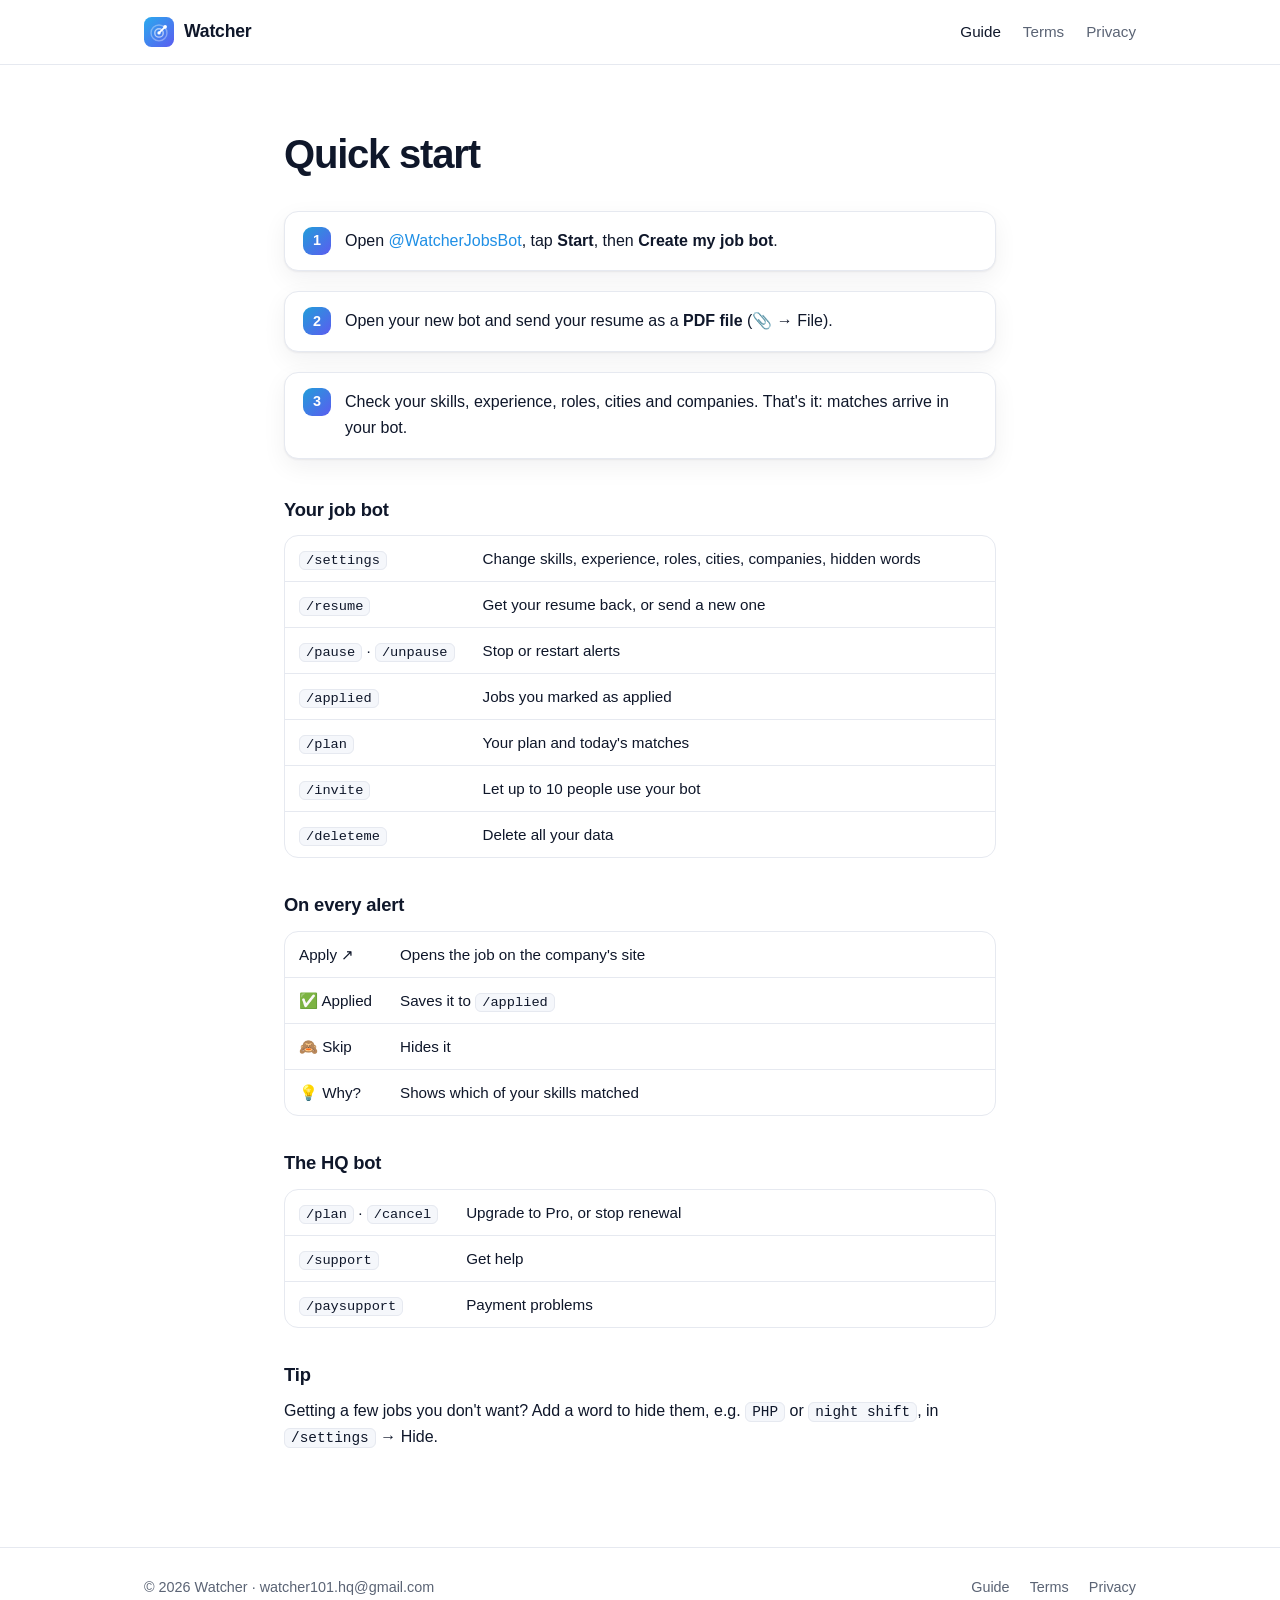
==== guide/index.html @ 30a17890 "Create index.html" ====
<!DOCTYPE html>
<html lang="en">
<head>
<meta charset="utf-8">
<meta name="viewport" content="width=device-width, initial-scale=1">
<title>Quick start · Watcher</title>
<link rel="icon" href="../logo.svg" type="image/svg+xml">
<link rel="stylesheet" href="../style.css">
</head>
<body>
<header class="top"><div class="wrap">
  <a class="brand" href="../"><img src="../logo.svg" alt="">Watcher</a>
  <nav><a href="../guide/" aria-current="page">Guide</a><a href="../terms/">Terms</a><a href="../privacy/">Privacy</a></nav>
</div></header>

<main class="doc guide">
  <h1>Quick start</h1>

  <ol class="steps">
    <li>Open <a href="https://t.me/WatcherJobsBot?start=guide">@WatcherJobsBot</a>, tap <b>Start</b>, then
      <b>Create my job bot</b>.</li>
    <li>Open your new bot and send your resume as a <b>PDF file</b> (📎 → File).</li>
    <li>Check your skills, experience, roles, cities and companies. That's it: matches arrive in your bot.</li>
  </ol>

  <h2>Your job bot</h2>
  <table class="cmds">
    <tr><td><code>/settings</code></td><td>Change skills, experience, roles, cities, companies, hidden words</td></tr>
    <tr><td><code>/resume</code></td><td>Get your resume back, or send a new one</td></tr>
    <tr><td><code>/pause</code> · <code>/unpause</code></td><td>Stop or restart alerts</td></tr>
    <tr><td><code>/applied</code></td><td>Jobs you marked as applied</td></tr>
    <tr><td><code>/plan</code></td><td>Your plan and today's matches</td></tr>
    <tr><td><code>/invite</code></td><td>Let up to 10 people use your bot</td></tr>
    <tr><td><code>/deleteme</code></td><td>Delete all your data</td></tr>
  </table>

  <h2>On every alert</h2>
  <table class="cmds">
    <tr><td>Apply ↗</td><td>Opens the job on the company's site</td></tr>
    <tr><td>✅ Applied</td><td>Saves it to <code>/applied</code></td></tr>
    <tr><td>🙈 Skip</td><td>Hides it</td></tr>
    <tr><td>💡 Why?</td><td>Shows which of your skills matched</td></tr>
  </table>

  <h2>The HQ bot</h2>
  <table class="cmds">
    <tr><td><code>/plan</code> · <code>/cancel</code></td><td>Upgrade to Pro, or stop renewal</td></tr>
    <tr><td><code>/support</code></td><td>Get help</td></tr>
    <tr><td><code>/paysupport</code></td><td>Payment problems</td></tr>
  </table>

  <h2>Tip</h2>
  <p>Getting a few jobs you don't want? Add a word to hide them, e.g. <code>PHP</code> or <code>night shift</code>,
    in <code>/settings</code> → Hide.</p>
</main>

<footer class="site"><div class="wrap">
  <span>© 2026 Watcher · <a href="mailto:watcher101.hq@gmail.com">watcher101.hq@gmail.com</a></span>
  <nav><a href="../guide/">Guide</a><a href="../terms/">Terms</a><a href="../privacy/">Privacy</a></nav>
</div></footer>
</body>
</html>
---- style.css ----
/* Watcher website. No external fonts, scripts or trackers. */
:root {
  --bg: #ffffff;
  --bg-soft: #f5f7fb;
  --card: #ffffff;
  --text: #0f172a;
  --muted: #5b6475;
  --line: #e6e9f0;
  --accent: #1f8fe5;
  --accent-2: #5b5cf0;
  --ok: #16a34a;
  --shadow: 0 1px 2px rgba(15, 23, 42, .06), 0 8px 24px rgba(15, 23, 42, .06);
  --radius: 16px;
}
@media (prefers-color-scheme: dark) {
  :root {
    --bg: #0b1220;
    --bg-soft: #0f1829;
    --card: #121c30;
    --text: #e8edf5;
    --muted: #9aa4b6;
    --line: #1e2a40;
    --accent: #4fb3f6;
    --accent-2: #8b8cff;
    --ok: #4ade80;
    --shadow: 0 1px 2px rgba(0, 0, 0, .3), 0 8px 24px rgba(0, 0, 0, .25);
  }
}

* { box-sizing: border-box; }
html { -webkit-text-size-adjust: 100%; }
body {
  margin: 0;
  background: var(--bg);
  color: var(--text);
  font: 16px/1.65 ui-sans-serif, -apple-system, BlinkMacSystemFont, "Segoe UI", Roboto, "Helvetica Neue", Arial, sans-serif;
  -webkit-font-smoothing: antialiased;
}
a { color: var(--accent); text-decoration: none; }
a:hover { text-decoration: underline; }
.wrap { max-width: 1040px; margin: 0 auto; padding: 0 24px; }

/* Header */
.top {
  position: sticky; top: 0; z-index: 10;
  background: color-mix(in srgb, var(--bg) 82%, transparent);
  backdrop-filter: saturate(180%) blur(12px);
  -webkit-backdrop-filter: saturate(180%) blur(12px);
  border-bottom: 1px solid var(--line);
}
.top .wrap { display: flex; align-items: center; gap: 24px; height: 64px; }
.brand { display: flex; align-items: center; gap: 10px; font-weight: 700; font-size: 1.1rem; color: var(--text); letter-spacing: -.01em; }
.brand:hover { text-decoration: none; }
.brand img { width: 30px; height: 30px; }
.top nav { margin-left: auto; display: flex; gap: 22px; font-size: .95rem; }
.top nav a { color: var(--muted); font-weight: 500; }
.top nav a:hover, .top nav a[aria-current] { color: var(--text); text-decoration: none; }
.top nav { align-items: center; }

/* Buttons */
.btn {
  display: inline-flex; align-items: center; gap: 10px;
  padding: 14px 22px; border-radius: 12px; font-weight: 600; font-size: 1rem;
  color: #fff; background: linear-gradient(90deg, #229ED9, var(--accent-2));
  box-shadow: 0 6px 20px color-mix(in srgb, #229ED9 35%, transparent);
  transition: transform .15s ease, box-shadow .15s ease;
}
.btn:hover { text-decoration: none; transform: translateY(-1px); box-shadow: 0 10px 28px color-mix(in srgb, #229ED9 45%, transparent); }
.btn .tg { width: 20px; height: 20px; }
.top nav a.btn-sm, .top nav a.btn-sm:hover { color: #fff; padding: 8px 14px; font-size: .9rem; border-radius: 10px; box-shadow: none; }
.cta { display: flex; flex-wrap: wrap; align-items: center; gap: 12px 18px; margin-top: 28px; }
.cta-note { color: var(--muted); font-size: .9rem; }

/* Hero */
.hero {
  position: relative; overflow: hidden;
  padding: 88px 0 72px;
  background:
    radial-gradient(900px 420px at 85% -10%, color-mix(in srgb, var(--accent-2) 22%, transparent), transparent 70%),
    radial-gradient(700px 380px at 0% 0%, color-mix(in srgb, var(--accent) 20%, transparent), transparent 70%);
}
.hero .wrap { display: grid; grid-template-columns: 1.1fr .9fr; gap: 56px; align-items: center; }
.eyebrow {
  display: inline-flex; align-items: center; gap: 8px;
  font-size: .82rem; font-weight: 600; letter-spacing: .02em;
  color: var(--accent); background: color-mix(in srgb, var(--accent) 12%, transparent);
  padding: 6px 12px; border-radius: 999px;
}
.hero h1 { font-size: clamp(2.1rem, 4.6vw, 3.3rem); line-height: 1.1; letter-spacing: -.03em; margin: 18px 0 16px; }
.hero h1 span {
  background: linear-gradient(90deg, var(--accent), var(--accent-2));
  -webkit-background-clip: text; background-clip: text; color: transparent;
}
.hero p.sub { font-size: 1.15rem; color: var(--muted); max-width: 34ch; margin: 0; }

/* Telegram-style alert card (illustration) */
.phone {
  background: var(--card); border: 1px solid var(--line); border-radius: 22px;
  box-shadow: var(--shadow); padding: 18px; max-width: 380px; justify-self: end; width: 100%;
}
.chat-head { display: flex; align-items: center; gap: 10px; padding-bottom: 14px; border-bottom: 1px solid var(--line); }
.chat-head img { width: 36px; height: 36px; }
.chat-head b { display: block; font-size: .95rem; }
.chat-head small { color: var(--muted); font-size: .8rem; }
.bubble { margin-top: 14px; background: var(--bg-soft); border-radius: 14px 14px 14px 4px; padding: 14px 16px; }
.bubble .role { font-weight: 700; font-size: 1.02rem; }
.bubble .meta { color: var(--muted); font-size: .88rem; margin-top: 2px; }
.bubble .fit { margin-top: 10px; font-size: .88rem; }
.bubble .fit .yes { color: var(--ok); font-weight: 600; }
.btns { display: grid; grid-template-columns: 1fr 1fr; gap: 6px; margin-top: 8px; }
.btns span {
  text-align: center; font-size: .85rem; font-weight: 500; padding: 8px 6px; border-radius: 10px;
  background: color-mix(in srgb, var(--accent) 10%, var(--card)); color: var(--accent);
}

/* Sections */
section.block { padding: 72px 0; }
section.alt { background: var(--bg-soft); border-top: 1px solid var(--line); border-bottom: 1px solid var(--line); }
h2.title { font-size: clamp(1.5rem, 3vw, 2rem); letter-spacing: -.02em; margin: 0 0 8px; text-align: center; }
p.lede { color: var(--muted); text-align: center; margin: 0 auto 40px; max-width: 52ch; }
.grid3 { display: grid; grid-template-columns: repeat(3, 1fr); gap: 20px; }
.grid2 { display: grid; grid-template-columns: repeat(2, 1fr); gap: 20px; max-width: 760px; margin: 0 auto; }
.card {
  background: var(--card); border: 1px solid var(--line); border-radius: var(--radius);
  padding: 24px; box-shadow: var(--shadow);
}
.card .icon {
  width: 40px; height: 40px; border-radius: 12px; display: grid; place-items: center; font-size: 1.2rem;
  background: color-mix(in srgb, var(--accent) 12%, transparent); margin-bottom: 14px;
}
.card h3 { margin: 0 0 6px; font-size: 1.05rem; }
.card p { margin: 0; color: var(--muted); font-size: .95rem; }
.plan h3 { font-size: 1.15rem; }
.plan .tag { color: var(--muted); font-size: .9rem; margin-bottom: 14px; }
.plan ul { list-style: none; padding: 0; margin: 0; }
.plan li { padding: 7px 0 7px 28px; position: relative; font-size: .95rem; }
.plan li::before { content: "✓"; position: absolute; left: 0; color: var(--ok); font-weight: 700; }
.plan.pro { border: 1.5px solid color-mix(in srgb, var(--accent-2) 55%, var(--line)); position: relative; }
.plan.pro .badge {
  position: absolute; top: -12px; right: 20px; font-size: .75rem; font-weight: 700; color: #fff;
  background: linear-gradient(90deg, var(--accent), var(--accent-2)); padding: 4px 10px; border-radius: 999px;
}

/* Legal pages */
.doc { max-width: 760px; margin: 0 auto; padding: 56px 24px 24px; }
.doc h1 { font-size: clamp(1.9rem, 4vw, 2.5rem); letter-spacing: -.03em; margin: 0 0 10px; }
.summary {
  margin: 28px 0 8px; padding: 20px 22px; border-radius: var(--radius);
  background: linear-gradient(135deg, color-mix(in srgb, var(--accent) 10%, var(--card)), color-mix(in srgb, var(--accent-2) 10%, var(--card)));
  border: 1px solid var(--line);
}
.summary b { display: block; margin-bottom: 4px; }
.doc .summary p { margin: 0; }
.doc { counter-reset: sec; }
.doc h2 { counter-increment: sec; font-size: 1.15rem; margin: 36px 0 8px; letter-spacing: -.01em; display: flex; gap: 12px; align-items: baseline; }
.doc h2::before {
  content: counter(sec); flex: none; font-size: .8rem; font-weight: 700; color: var(--accent);
  width: 26px; height: 26px; border-radius: 8px; display: inline-grid; place-items: center;
  background: color-mix(in srgb, var(--accent) 12%, transparent); transform: translateY(-2px);
}
.doc p, .doc ul { margin: 6px 0 0 38px; color: var(--text); }
.doc ul { padding-left: 18px; }
.doc li { margin: 4px 0; }
.doc .muted { color: var(--muted); }
code {
  font: .9em ui-monospace, SFMono-Regular, Menlo, Consolas, monospace;
  background: var(--bg-soft); border: 1px solid var(--line); border-radius: 6px; padding: 1px 6px;
}

/* Guide */
.steps { list-style: none; counter-reset: st; padding: 0; margin: 20px 0 0; display: grid; gap: 12px; }
.steps li {
  counter-increment: st; position: relative; padding: 16px 18px 16px 60px;
  background: var(--card); border: 1px solid var(--line); border-radius: 14px; box-shadow: var(--shadow);
}
.steps li::before {
  content: counter(st); position: absolute; left: 18px; top: 15px; width: 28px; height: 28px; border-radius: 9px;
  display: grid; place-items: center; font-weight: 700; font-size: .9rem; color: #fff;
  background: linear-gradient(135deg, #229ED9, var(--accent-2));
}
.doc .steps { margin-left: 0; }
.cmds { width: 100%; border-collapse: separate; border-spacing: 0; margin: 10px 0 0; font-size: .95rem;
  border: 1px solid var(--line); border-radius: 14px; overflow: hidden; background: var(--card); }
.cmds td { padding: 10px 14px; border-top: 1px solid var(--line); vertical-align: top; }
.cmds tr:first-child td { border-top: 0; }
.cmds td:first-child { white-space: nowrap; width: 1%; }
.doc h3 { margin: 22px 0 0; font-size: 1rem; color: var(--muted); font-weight: 600; }
.doc .cmds, .doc h3 { margin-left: 38px; width: calc(100% - 38px); }

.guide h2 { display: block; margin-top: 32px; }
.guide h2::before { content: none; }
.guide p, .guide .cmds { margin-left: 0; width: 100%; }

/* Footer */
footer.site { border-top: 1px solid var(--line); margin-top: 72px; }
footer.site .wrap { display: flex; flex-wrap: wrap; gap: 12px 24px; align-items: center; padding-top: 28px; padding-bottom: 36px; font-size: .9rem; color: var(--muted); }
footer.site nav { display: flex; gap: 20px; margin-left: auto; }
footer.site a { color: var(--muted); }
footer.site a:hover { color: var(--text); }
section.block + footer.site { margin-top: 0; }

/* Small screens */
@media (max-width: 820px) {
  .hero { padding: 56px 0 48px; }
  .hero .wrap { grid-template-columns: 1fr; gap: 36px; }
  .phone { justify-self: start; }
  .grid3, .grid2 { grid-template-columns: 1fr; }
  section.block { padding: 56px 0; }
  .top nav { gap: 16px; }
  .top nav a.btn-sm { display: none; }
  .doc { padding-top: 40px; }
  .doc p, .doc ul { margin-left: 0; }
  .doc .cmds, .doc h3 { margin-left: 0; width: 100%; }
  footer.site nav { margin-left: 0; }
}
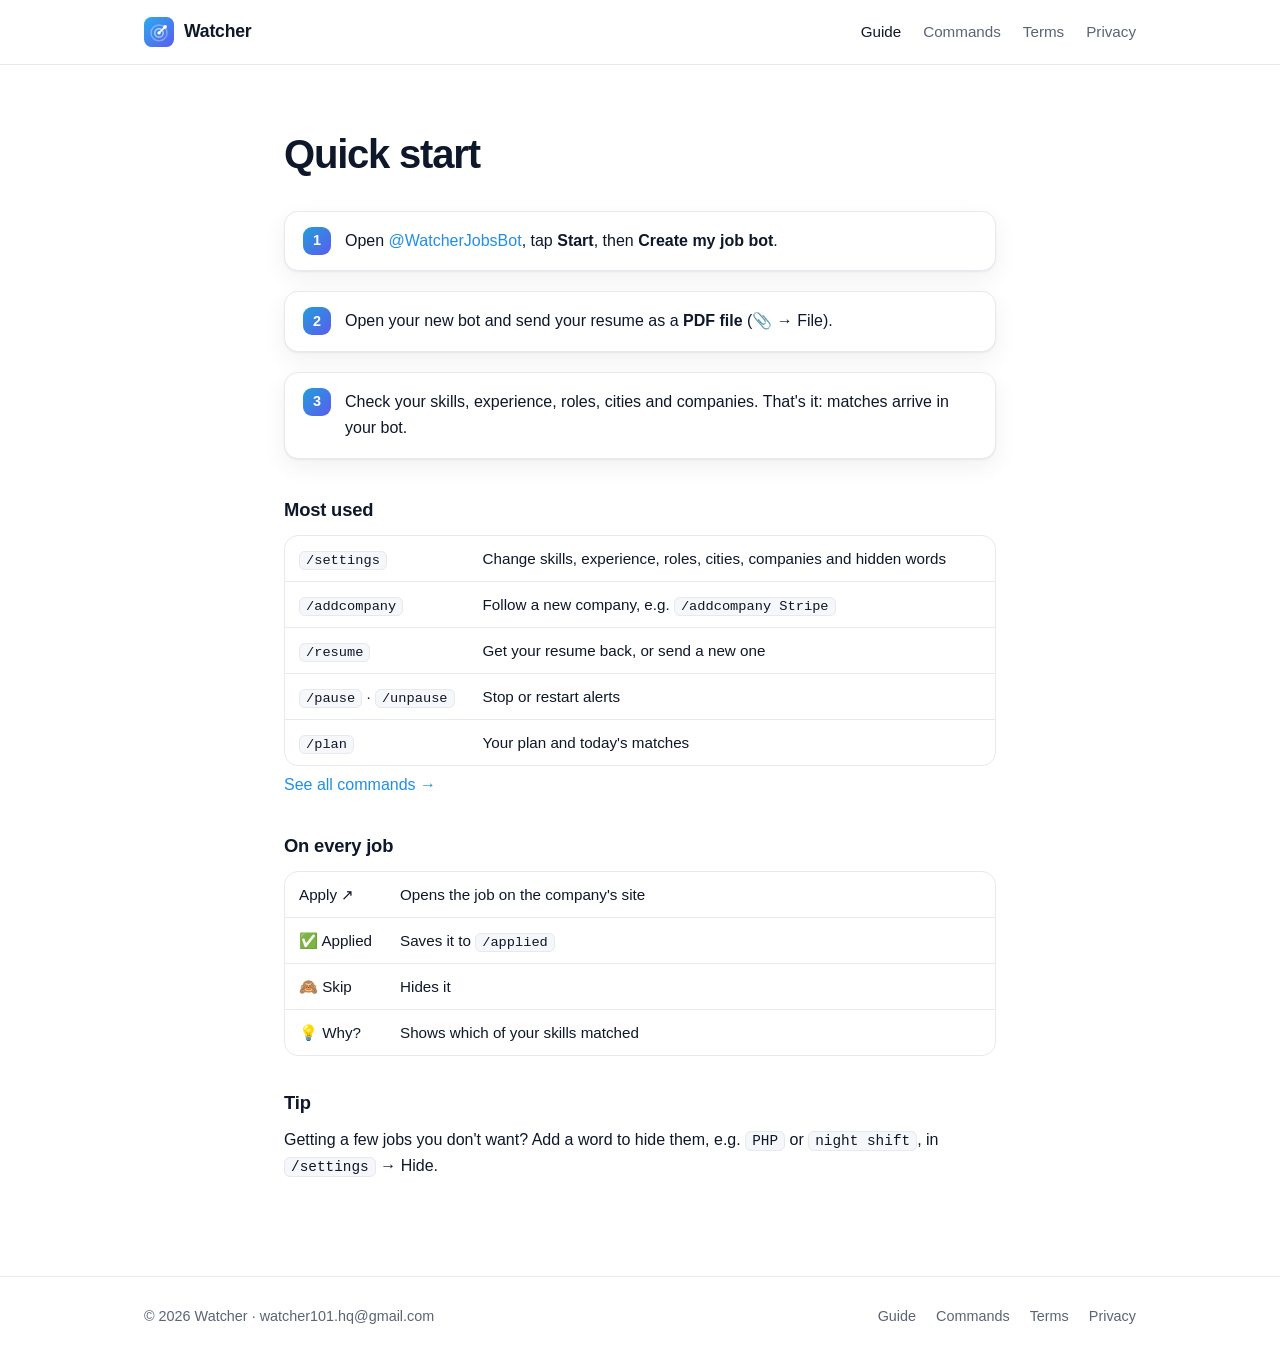
==== commit 0888eeba: "Update index.html" ====
--- a/guide/index.html
+++ b/guide/index.html
@@ -10,7 +10,7 @@
 <body>
 <header class="top"><div class="wrap">
   <a class="brand" href="../"><img src="../logo.svg" alt="">Watcher</a>
-  <nav><a href="../guide/" aria-current="page">Guide</a><a href="../terms/">Terms</a><a href="../privacy/">Privacy</a></nav>
+  <nav><a href="../guide/" aria-current="page">Guide</a><a href="../commands/">Commands</a><a href="../terms/">Terms</a><a href="../privacy/">Privacy</a></nav>
 </div></header>
 
 <main class="doc guide">
@@ -23,30 +23,22 @@
     <li>Check your skills, experience, roles, cities and companies. That's it: matches arrive in your bot.</li>
   </ol>
 
-  <h2>Your job bot</h2>
+  <h2>Most used</h2>
   <table class="cmds">
-    <tr><td><code>/settings</code></td><td>Change skills, experience, roles, cities, companies, hidden words</td></tr>
+    <tr><td><code>/settings</code></td><td>Change skills, experience, roles, cities, companies and hidden words</td></tr>
+    <tr><td><code>/addcompany</code></td><td>Follow a new company, e.g. <code>/addcompany Stripe</code></td></tr>
     <tr><td><code>/resume</code></td><td>Get your resume back, or send a new one</td></tr>
     <tr><td><code>/pause</code> · <code>/unpause</code></td><td>Stop or restart alerts</td></tr>
-    <tr><td><code>/applied</code></td><td>Jobs you marked as applied</td></tr>
     <tr><td><code>/plan</code></td><td>Your plan and today's matches</td></tr>
-    <tr><td><code>/invite</code></td><td>Let up to 10 people use your bot</td></tr>
-    <tr><td><code>/deleteme</code></td><td>Delete all your data</td></tr>
   </table>
+  <p><a href="../commands/">See all commands →</a></p>
 
-  <h2>On every alert</h2>
+  <h2>On every job</h2>
   <table class="cmds">
     <tr><td>Apply ↗</td><td>Opens the job on the company's site</td></tr>
     <tr><td>✅ Applied</td><td>Saves it to <code>/applied</code></td></tr>
     <tr><td>🙈 Skip</td><td>Hides it</td></tr>
     <tr><td>💡 Why?</td><td>Shows which of your skills matched</td></tr>
-  </table>
-
-  <h2>The HQ bot</h2>
-  <table class="cmds">
-    <tr><td><code>/plan</code> · <code>/cancel</code></td><td>Upgrade to Pro, or stop renewal</td></tr>
-    <tr><td><code>/support</code></td><td>Get help</td></tr>
-    <tr><td><code>/paysupport</code></td><td>Payment problems</td></tr>
   </table>
 
   <h2>Tip</h2>
@@ -56,7 +48,7 @@
 
 <footer class="site"><div class="wrap">
   <span>© 2026 Watcher · <a href="mailto:watcher101.hq@gmail.com">watcher101.hq@gmail.com</a></span>
-  <nav><a href="../guide/">Guide</a><a href="../terms/">Terms</a><a href="../privacy/">Privacy</a></nav>
+  <nav><a href="../guide/">Guide</a><a href="../commands/">Commands</a><a href="../terms/">Terms</a><a href="../privacy/">Privacy</a></nav>
 </div></footer>
 </body>
 </html>
